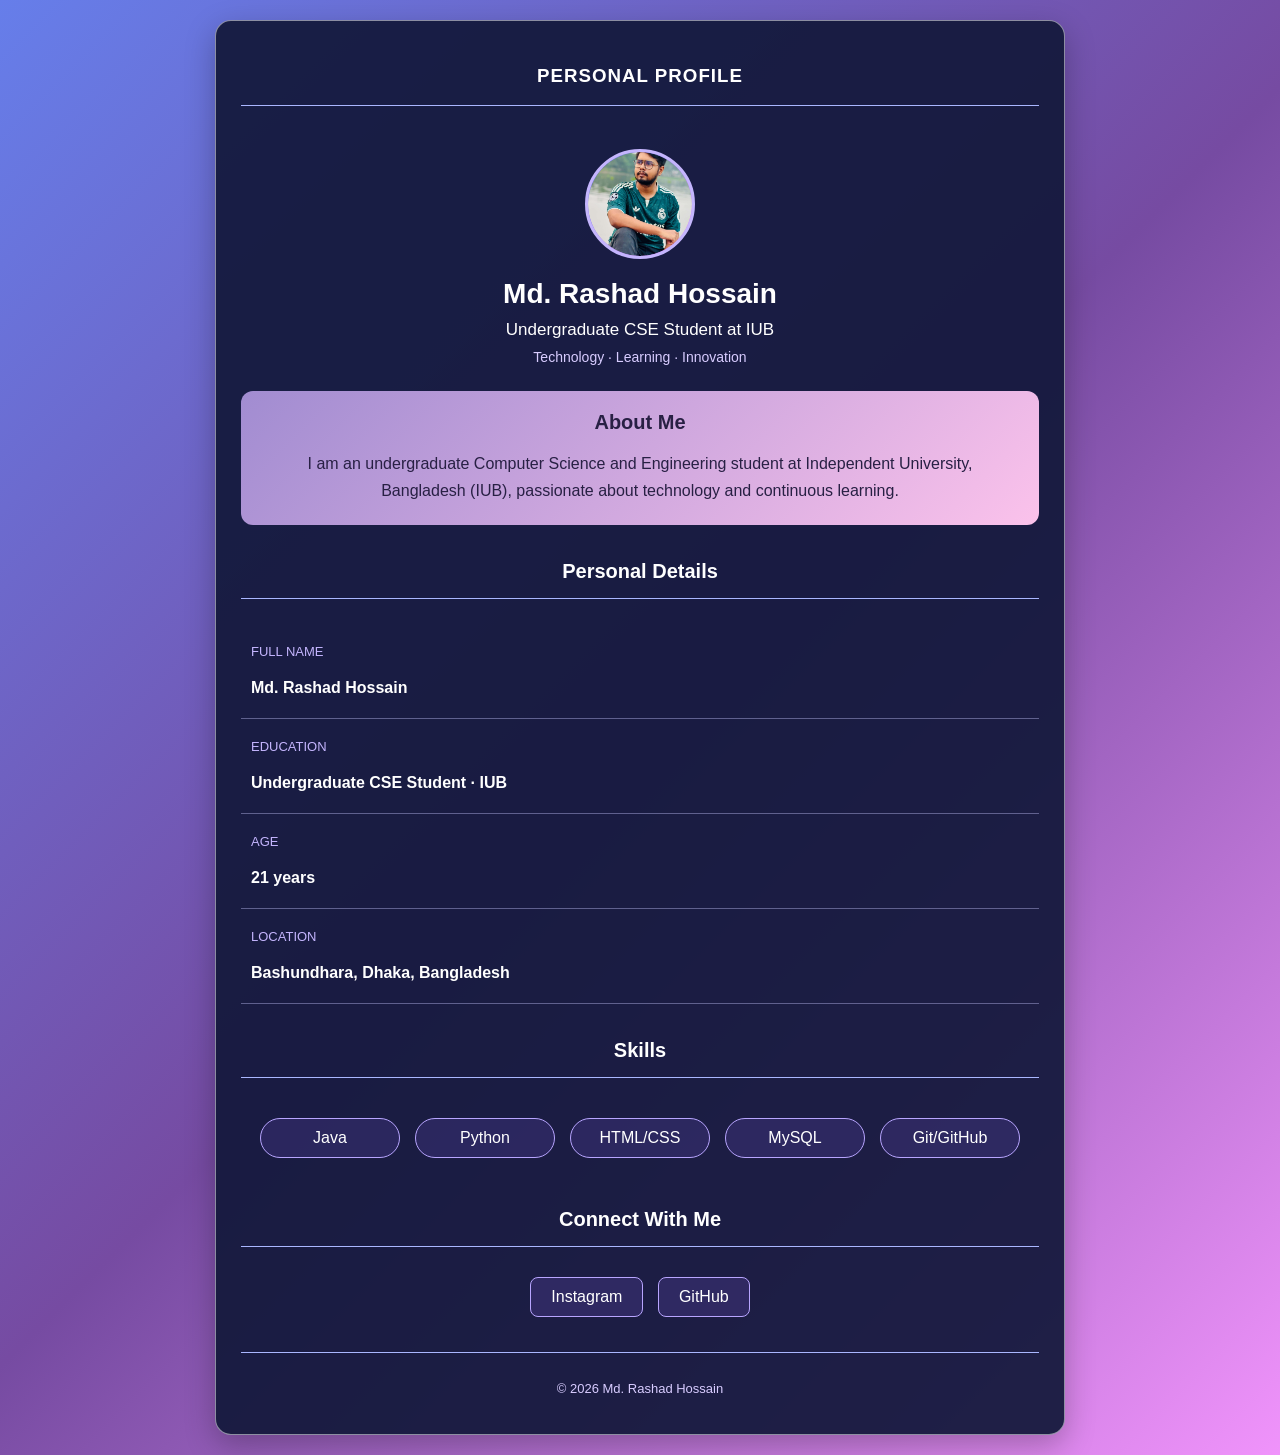
==== index.html @ ae72c272 "Add files via upload" ====
<!DOCTYPE html>
<html lang="en">
<head>
    <meta charset="UTF-8">
    <meta name="viewport" content="width=device-width, initial-scale=1.0">
    <title>Md. Rashad Hossain | Profile</title>
    <link rel="stylesheet" href="style.css">
</head>
<body>

    <main class="profile">

        <h3 class="page-title">Personal Profile</h3>

        <header class="intro">
           <div class="avatar">
            <img src="me.jpg" alt="Photo of Md. Rashad Hossain">
            </div>
            <h1>Md. Rashad Hossain</h1>
            <p>Undergraduate CSE Student at IUB</p>
            <small>Technology · Learning · Innovation</small>
        </header>

        <section class="about">
            <h2>About Me</h2>
            <p>
                I am an undergraduate Computer Science and Engineering
                student at Independent University, Bangladesh (IUB),
                passionate about technology and continuous learning.
            </p>
        </section>

        <section class="details">
            <h2>Personal Details</h2>

            <div class="detail">
                <span>Full Name</span>
                <p>Md. Rashad Hossain</p>
            </div>

            <div class="detail">
                <span>Education</span>
                <p>Undergraduate CSE Student · IUB</p>
            </div>

            <div class="detail">
                <span>Age</span>
                <p>21 years</p>
            </div>

            <div class="detail">
                <span>Location</span>
                <p>Bashundhara, Dhaka, Bangladesh</p>
            </div>
        </section>

        <section class="skills">
            <h2>Skills</h2>
            <div class="skill-list">
                <span>Java</span>
                <span>Python</span>
                <span>HTML/CSS</span>
                <span>MySQL</span>
                <span>Git/GitHub</span>
            </div>
        </section>

        <section class="social">
            <h2>Connect With Me</h2>
            <!-- Replace the example URLs with your profile URLs -->
            <a href="https://www.instagram.com/rashad_hossain_rafi/?hl=en"
               target="_blank" rel="noopener noreferrer">Instagram</a>

            <a href="https://github.com/rashad7274"
               target="_blank" rel="noopener noreferrer">GitHub</a>
        </section>

        <footer>
            <p>&copy; 2026 Md. Rashad Hossain</p>
        </footer>

    </main>

</body>
</html>
---- style.css ----
/* ===== Basic Page Styling ===== */
* {
    box-sizing: border-box;
}

body {
    margin: 0;
    padding: 20px;
    background: linear-gradient(135deg, #667eea, #764ba2, #f093fb);
    color: #ffffff;
    font-family: Arial, sans-serif;
    min-height: 100vh;
}

/* ===== Main Profile Container ===== */
.profile {
    max-width: 850px;
    margin: auto;
    padding: 25px;
    background: rgba(20, 25, 60, 0.94);
    border: 1px solid rgba(255, 255, 255, 0.5);
    border-radius: 16px;
    box-shadow: 0 10px 30px rgba(0, 0, 0, 0.25);
}

/* ===== Page Title ===== */
.page-title {
    text-align: center;
    text-transform: uppercase;
    border-bottom: 1px solid #aab7ff;
    padding-bottom: 18px;
    letter-spacing: 1px;
}

/* ===== Introduction Section ===== */
.intro {
    text-align: center;
    padding: 25px 0;
}

.avatar {
    width: 110px;
    height: 110px;
    margin: auto;
    border: 3px solid #c4b5fd;
    border-radius: 50%;
    overflow: hidden;
    background: linear-gradient(135deg, #667eea, #f093fb);
}
.avatar img {
    width: 100%;
    height: 100%;
    object-fit: cover;
    display: block;
    border-radius: 50%;
}

.intro h1 {
    font-size: 28px;
    margin-bottom: 10px;
}

.intro p {
    margin: 8px 0;
    font-size: 17px;
}

.intro small {
    color: #d8ccff;
    font-size: 14px;
}

/* ===== Section Headings ===== */
h2 {
    text-align: center;
    font-size: 20px;
    margin-bottom: 25px;
}

/* ===== About Me Section ===== */
.about {
    background: linear-gradient(135deg, #a18cd1, #fbc2eb);
    color: #282044;
    padding: 20px 25px;
    text-align: center;
    margin-bottom: 35px;
    border-radius: 12px;
}

.about h2 {
    margin-top: 0;
    margin-bottom: 15px;
}

.about p {
    line-height: 1.7;
    margin-bottom: 0;
}

/* ===== Personal Details Section ===== */
.details h2,
.skills h2,
.social h2 {
    border-bottom: 1px solid #aab7ff;
    padding-bottom: 15px;
}

.detail {
    padding: 18px 10px;
    border-bottom: 1px solid rgba(200, 200, 255, 0.4);
}

.detail span {
    font-size: 13px;
    text-transform: uppercase;
    color: #c4b5fd;
}

.detail p {
    font-weight: bold;
    margin-bottom: 0;
    line-height: 1.5;
}

/* ===== Skills Section ===== */
.skills {
    margin-top: 35px;
}

.skill-list {
    display: flex;
    justify-content: center;
    flex-wrap: wrap;
    gap: 15px;
    padding: 15px 0;
}

.skill-list span {
    background: rgba(124, 92, 220, 0.18);
    border: 1px solid #b8a5ff;
    border-radius: 25px;
    padding: 10px 25px;
    text-align: center;
    min-width: 140px;
    transition: background 0.3s, transform 0.3s;
}

.skill-list span:hover {
    background: #764ba2;
    transform: translateY(-3px);
}

/* ===== Social Links ===== */
.social {
    margin-top: 35px;
    text-align: center;
}

.social a {
    display: inline-block;
    color: #ffffff;
    text-decoration: none;
    background: rgba(124, 92, 220, 0.2);
    border: 1px solid #b8a5ff;
    border-radius: 8px;
    padding: 10px 20px;
    margin: 5px;
    transition: background 0.3s, color 0.3s;
}

.social a:hover {
    background: #fbc2eb;
    color: #282044;
}

/* ===== Footer ===== */
footer {
    border-top: 1px solid #aab7ff;
    margin-top: 30px;
    padding-top: 15px;
    text-align: center;
    font-size: 13px;
    color: #d8ccff;
}

/* ===== Mobile Responsive Design ===== */
@media (max-width: 600px) {
    body {
        padding: 10px;
    }

    .profile {
        padding: 15px;
    }

    .intro h1 {
        font-size: 22px;
    }

    .intro p {
        font-size: 15px;
    }

    .about {
        padding: 15px;
    }

    .skill-list {
        gap: 10px;
    }

    .skill-list span {
        min-width: 110px;
        padding: 10px 15px;
    }
}
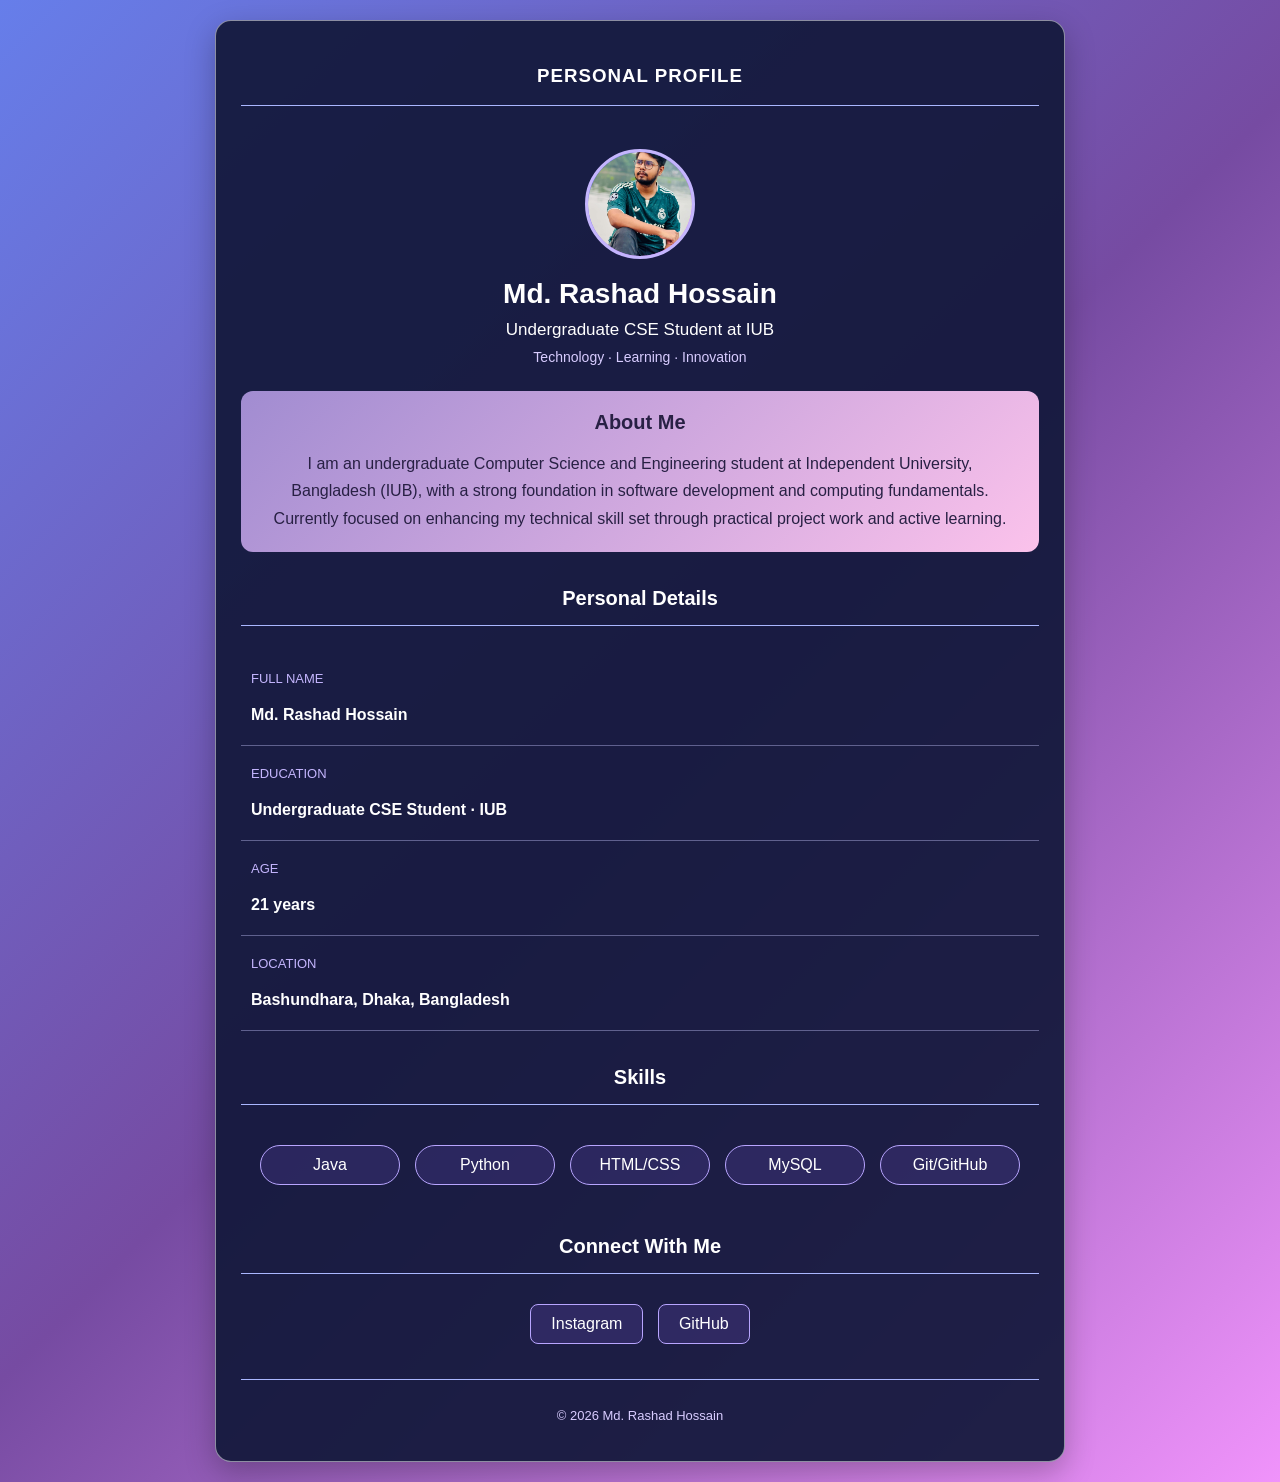
==== commit 149c91c4: "Enhance About Me section with more details Updated the 'About Me' section to include additional info" ====
--- a/index.html
+++ b/index.html
@@ -27,7 +27,9 @@
             <p>
                 I am an undergraduate Computer Science and Engineering
                 student at Independent University, Bangladesh (IUB),
-                passionate about technology and continuous learning.
+                with  a strong foundation in software development and 
+                computing fundamentals. Currently focused on enhancing 
+                my technical skill set through practical  project work and active learning.
             </p>
         </section>
 
